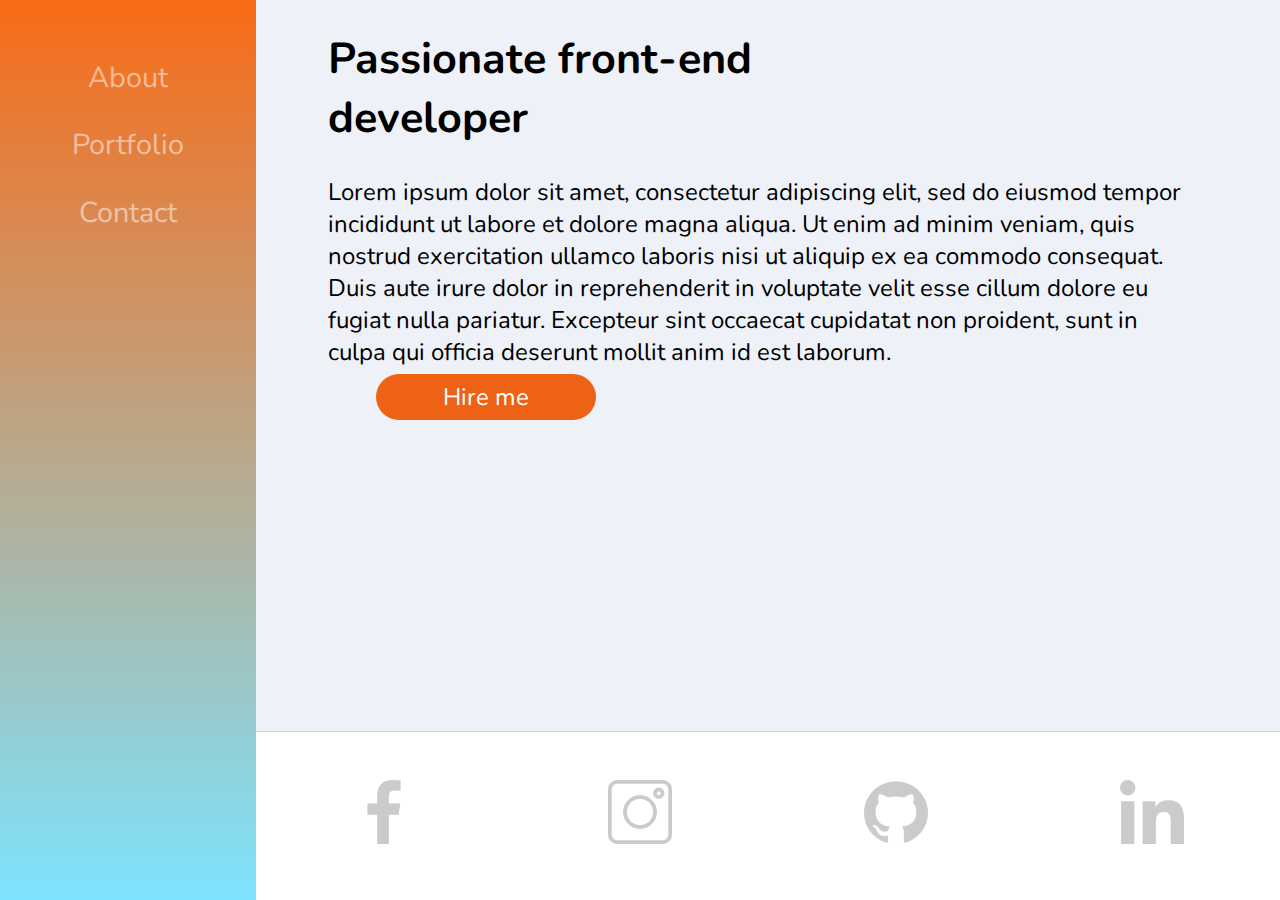
==== 01_Project/index.html @ 8331a9ac "01_Project" ====
<!DOCTYPE html>
<html lang="en" dir="ltr">

<head>
  <meta charset="utf-8">
  <title>Responsive Portfolio</title>
  <link href="https://fonts.googleapis.com/css2?family=Nunito&display=swap" rel="stylesheet">
  <link rel="stylesheet" href="css/styles.css">
</head>

<body>
  <div class="container">
    <aside class="sidebar">
      <nav>
        <ul>
          <li><a href="#">About</a></li>
          <li><a href="#">Portfolio</a></li>
          <li><a href="#">Contact</a></li>
        </ul>
      </nav>
    </aside>


    <main class="main">

      <section class="info">
        <img class="dog" src="img/dalmatian-lady.png" alt="">
        <div class="info-content">
          <h1>Passionate front-end developer</h1>
          <p>Lorem ipsum dolor sit amet, consectetur adipiscing elit, sed do eiusmod tempor incididunt ut labore et dolore magna aliqua. Ut enim ad minim veniam, quis nostrud exercitation ullamco laboris nisi ut aliquip ex ea commodo consequat. Duis
            aute irure dolor in reprehenderit in voluptate velit esse cillum dolore eu fugiat nulla pariatur. Excepteur sint occaecat cupidatat non proident, sunt in culpa qui officia deserunt mollit anim id est laborum.</p>
          <a class="action-btn" href="#">Hire me</a>

      </section>

      <footer>
        <ul class="icons">
          <li><a href="#"><img src="icons/facebook.png"></a></li>
          <li><a href="#"><img src="icons/instagram.png"></a></li>
          <li><a href="#"><img src="icons/github.png"></a></li>
          <li><a href="#"><img src="icons/linkedin.png"></a></li>
        </ul>

      </footer>

    </main>


  </div>



  </div>
</body>

</html>
---- 01_Project/css/styles.css ----
body {
  margin: 0;
  padding: 0;
  font-family: "Nunito", sans-serif;
  background: #EEF1F7;
}

.container {
  max-width: 100%;
  display: flex;
  height: 100vh;
}

.sidebar {
  background: -webkit-linear-gradient(180deg, rgb(248, 107, 23), rgb(125, 228, 255));
  background: linear-gradient(180deg, rgb(248, 107, 23), rgb(125, 228, 255));
  justify-content: center;
  flex: 1;
}

nav ul {
  list-style: none;
  font-size: 1.8em;
  text-align: center;
  margin-left: 0;
  padding-left: 0;
}

nav ul li {
  padding-top: 1em;
}

nav ul li a {
  text-decoration: none;
  color: white;
  opacity: 0.5;
}

nav ul li a:hover {
  opacity: 1;
}

.main {
  font-size: 1.5em;
  flex: 4;
  position: relative;
}

.info {
  padding: 0 3em;
}

h1 {
  font-size: 1.8em;
}

p {
  line-height:
}

.icons {
  list-style: none;
  padding-left: 0;
  display: flex;
  flex-direction: row;
  justify-content: space-around;
}

.icons li a {
  opacity: 0.2;
}

.icons li a:hover {
  opacity: 0.5;
}

.dog {
  width: 30%;
  float: right;
  margin-top: 1em;
}

.info-content {
  padding-right: 1em;
}

.action-btn {
  color: #fff;
  background-color: #ee6216;
  border-radius: 30px;
  margin-left: 2em;
  padding: 0.3em 2.8em;
  position: absolute;
  bottom: 20em;
  text-decoration: none;
}

footer {
  position: absolute;
  bottom: 0;
  background-color: #fff;
  width: 100%;
  border-top: 1px solid #ccc;
  padding: 1em 0;
}
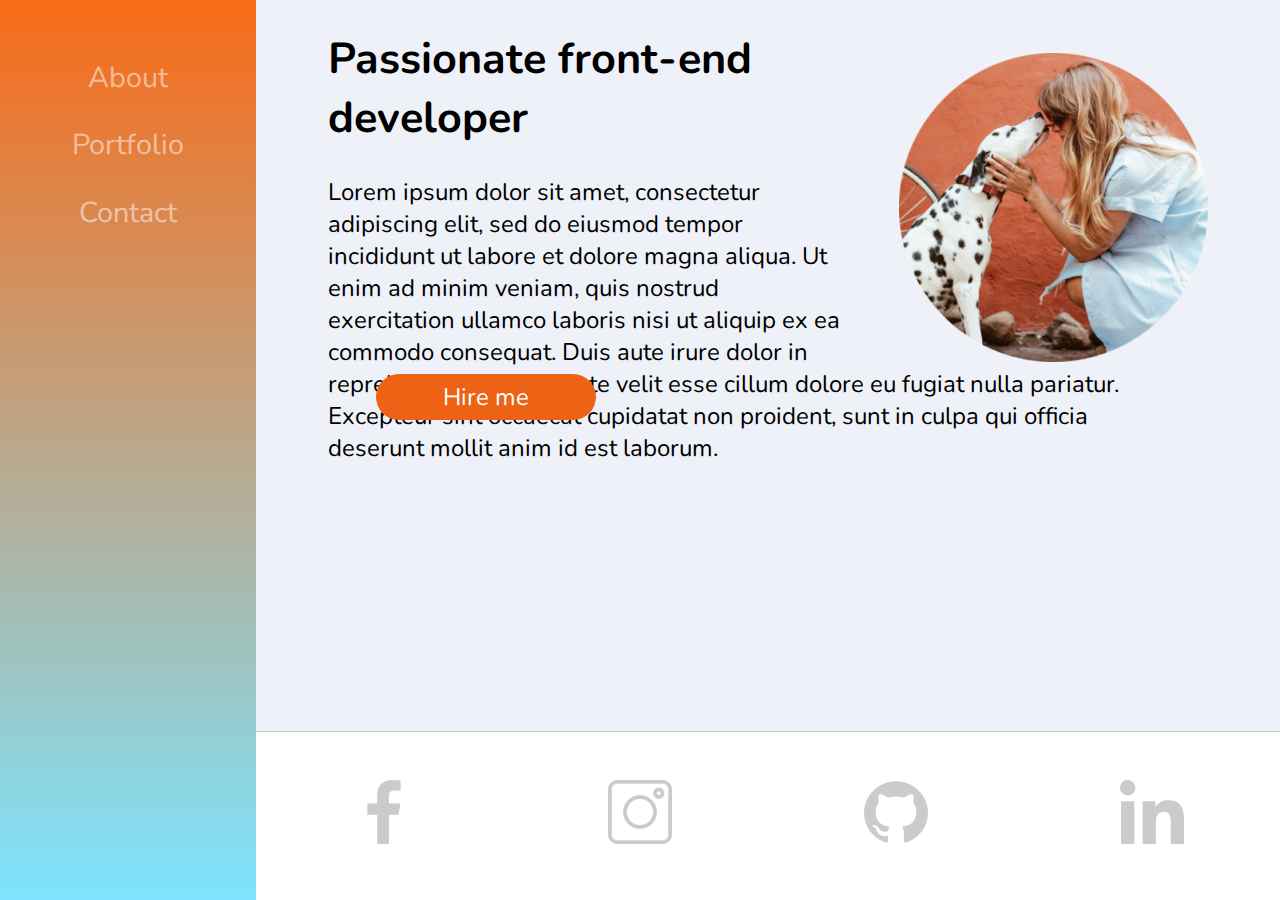
==== commit df5fde5e: "01_Project" ====
--- a/01_Project/index.html
+++ b/01_Project/index.html
@@ -24,7 +24,7 @@
     <main class="main">
 
       <section class="info">
-        <img class="dog" src="img/dalmatian-lady.png" alt="">
+        <img class="dog" src="img/dalmatian-lady3.png" alt="">
         <div class="info-content">
           <h1>Passionate front-end developer</h1>
           <p>Lorem ipsum dolor sit amet, consectetur adipiscing elit, sed do eiusmod tempor incididunt ut labore et dolore magna aliqua. Ut enim ad minim veniam, quis nostrud exercitation ullamco laboris nisi ut aliquip ex ea commodo consequat. Duis
--- a/01_Project/css/styles.css
+++ b/01_Project/css/styles.css
@@ -75,9 +75,9 @@
 }
 
 .dog {
-  width: 30%;
   float: right;
   margin-top: 1em;
+  margin-left: 2.0em;
 }
 
 .info-content {
@@ -95,6 +95,11 @@
   text-decoration: none;
 }
 
+.action-btn:hover {
+  background-color: #7de4ff;
+  transition: 0.5s;
+}
+
 footer {
   position: absolute;
   bottom: 0;
